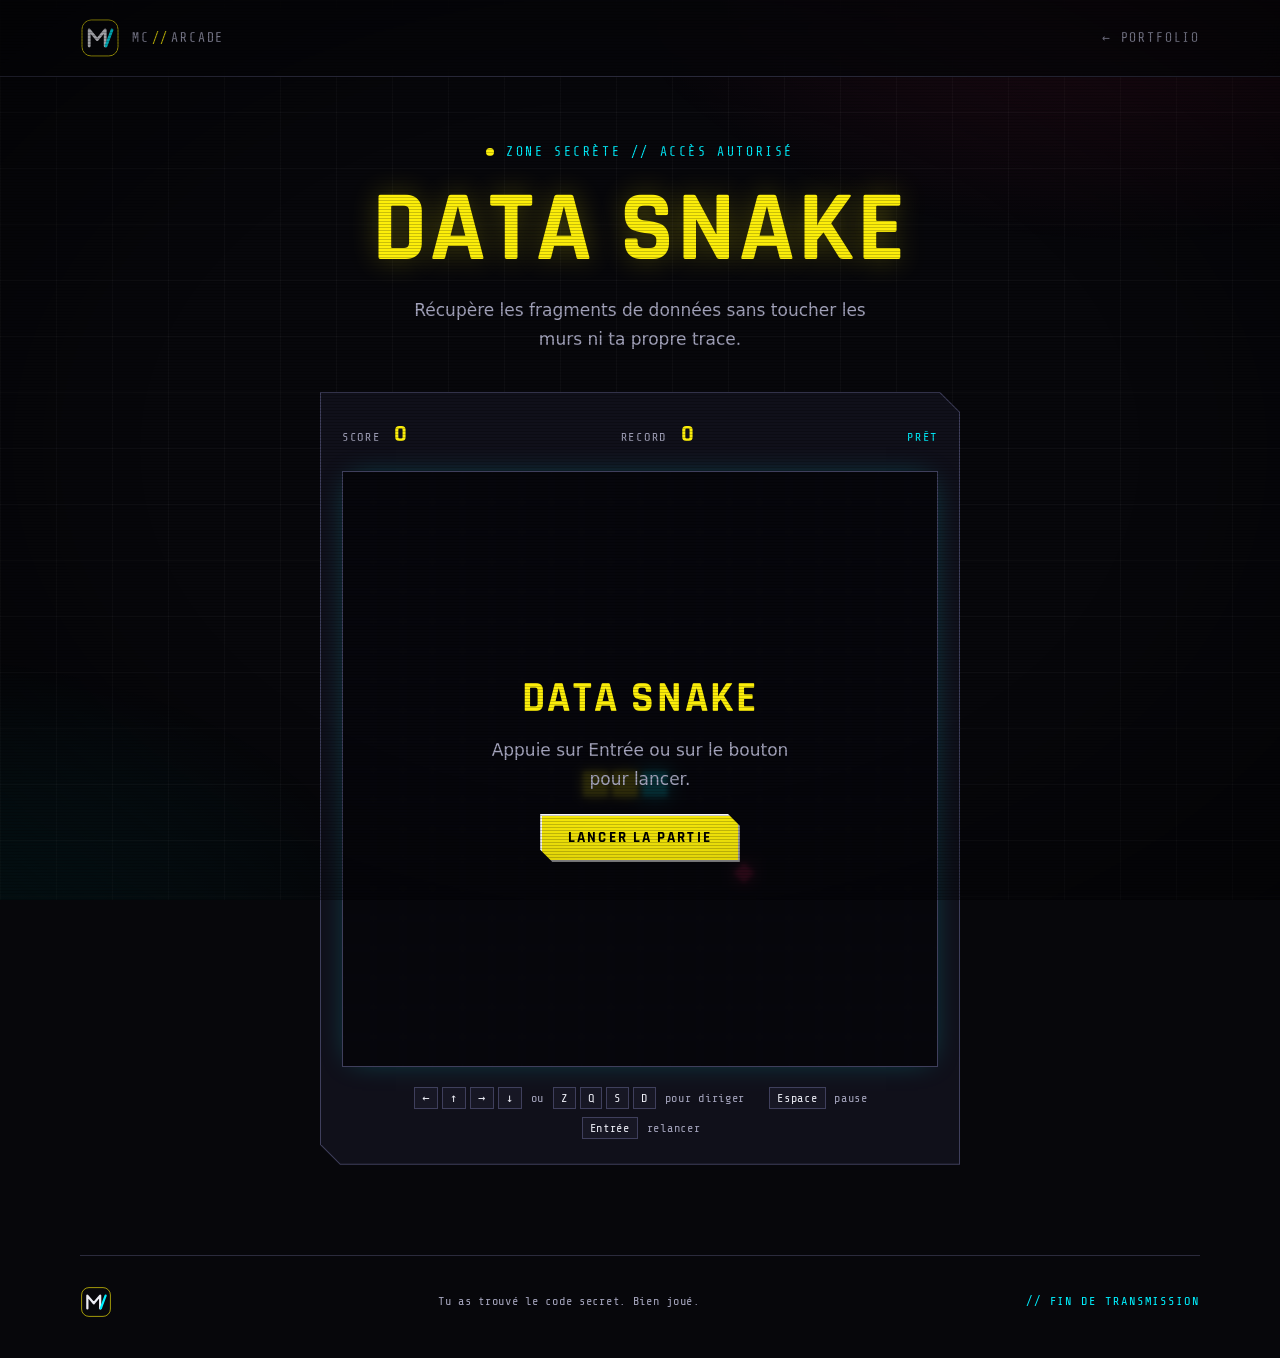
==== arcade.html @ 3ec2e2d6 "Add files via upload" ====
<!DOCTYPE html>
<html lang="fr">
<head>
  <meta charset="UTF-8">
  <meta name="viewport" content="width=device-width, initial-scale=1.0">
  <meta name="theme-color" content="#07070b">
  <meta name="robots" content="noindex, nofollow">
  <title>ARCADE // zone secrète — Mathieu Contamin</title>
  <meta name="description" content="Page cachée du portfolio : un petit jeu.">

  <link rel="icon" href="assets/favicon.svg" type="image/svg+xml">
  <link rel="icon" href="favicon.ico" sizes="48x48">
  <link rel="apple-touch-icon" href="assets/apple-touch-icon.png">

  <link rel="preconnect" href="https://fonts.googleapis.com">
  <link rel="preconnect" href="https://fonts.gstatic.com" crossorigin>
  <link rel="stylesheet" href="https://fonts.googleapis.com/css2?family=Rajdhani:wght@500;600;700&family=Share+Tech+Mono&display=swap">

  <link rel="stylesheet" href="css/style.css">
  <link rel="stylesheet" href="css/arcade.css">
  <script type="module" src="js/arcade.js"></script>
</head>
<body class="arcade-page">
  <a class="skip-link" href="#jeu">Aller au jeu</a>

  <header class="site-header">
    <div class="header">
      <a class="logo" href="index.html" aria-label="Retour au portfolio">
        <img src="assets/favicon.svg" width="40" height="40" alt="">
        <span class="logo-text">MC<span>//</span>ARCADE</span>
      </a>
      <a class="arcade-back" href="index.html"><span aria-hidden="true">←</span> Portfolio</a>
    </div>
  </header>

  <main id="jeu" class="arcade">
    <p class="eyebrow"><span class="status-dot" aria-hidden="true"></span>Zone secrète // accès autorisé</p>

    <h1 class="arcade-title glitch" data-text="Data Snake">Data Snake</h1>
    <p class="arcade-lead">Récupère les fragments de données sans toucher les murs ni ta propre trace.</p>

    <section class="game chamfer" aria-label="Jeu Data Snake">
      <div class="game-hud">
        <p>Score <strong id="score">0</strong></p>
        <p>Record <strong id="best">0</strong></p>
        <p class="game-state" id="state" aria-live="polite">Prêt</p>
      </div>

      <div class="game-stage">
        <canvas id="board" width="480" height="480"
                aria-label="Plateau de jeu"></canvas>

        <div class="game-overlay" id="overlay">
          <p class="overlay-title" id="overlay-title">Data Snake</p>
          <p class="overlay-text" id="overlay-text">Appuie sur Entrée ou sur le bouton pour lancer.</p>
          <button class="button button-primary" id="start" type="button">Lancer la partie</button>
        </div>
      </div>

      <div class="dpad" aria-label="Commandes tactiles">
        <button type="button" data-dir="up" aria-label="Haut">▲</button>
        <button type="button" data-dir="left" aria-label="Gauche">◀</button>
        <button type="button" data-dir="down" aria-label="Bas">▼</button>
        <button type="button" data-dir="right" aria-label="Droite">▶</button>
      </div>

      <ul class="game-help">
        <li><kbd>←</kbd><kbd>↑</kbd><kbd>→</kbd><kbd>↓</kbd> ou <kbd>Z</kbd><kbd>Q</kbd><kbd>S</kbd><kbd>D</kbd> pour diriger</li>
        <li><kbd>Espace</kbd> pause</li>
        <li><kbd>Entrée</kbd> relancer</li>
      </ul>
    </section>
  </main>

  <footer class="footer">
    <a class="logo" href="index.html" aria-label="Retour au portfolio">
      <img src="assets/favicon.svg" width="32" height="32" alt="">
    </a>
    <p>Tu as trouvé le code secret. Bien joué.</p>
    <p class="footer-end" aria-hidden="true">// fin de transmission</p>
  </footer>

  <noscript>
    <p class="noscript">Ce jeu nécessite JavaScript.</p>
  </noscript>
</body>
</html>
---- css/style.css ----
/* =========================================================
   PORTFOLIO — thème Cyberpunk (Cyberpunk 2077 / Edgerunners)
   Sommaire :
   1. Variables        6. À propos
   2. Base & effets    7. Projets
   3. Composants       8. Contact
   4. Header           9. Footer
   5. Accueil         10. Animations & responsive
========================================================= */

/* =========================
   1. VARIABLES
========================= */

:root {
  --bg: #07070b;
  --surface: #10101a;
  --surface-2: #171724;
  --line: #2b2b3d;
  --line-strong: #3f3f5c;

  --text: #ecedf5;
  --muted: #a3a3bb;

  --yellow: #fcee0a;   /* jaune Cyberpunk 2077 */
  --cyan: #00f0ff;     /* cyan néon */
  --pink: #ff2a6d;     /* rose Edgerunners */

  --font-display: "Rajdhani", "Bahnschrift", "Arial Narrow", "Roboto Condensed", system-ui, sans-serif;
  --font-body: system-ui, -apple-system, "Segoe UI", Roboto, sans-serif;
  --font-mono: "Share Tech Mono", ui-monospace, "SFMono-Regular", Consolas, "DejaVu Sans Mono", monospace;

  --width: 1120px;
  --header-h: 76px;
}

/* =========================
   2. BASE & EFFETS
========================= */

*,
*::before,
*::after {
  margin: 0;
  padding: 0;
  box-sizing: border-box;
}

html {
  scroll-behavior: smooth;
  scroll-padding-top: calc(var(--header-h) + 16px);
  color-scheme: dark;
  scrollbar-color: var(--line-strong) var(--bg);
}

body {
  background: var(--bg);
  color: var(--text);
  font-family: var(--font-body);
  font-size: 17px;
  line-height: 1.7;
  overflow-x: hidden;
  -webkit-font-smoothing: antialiased;
}

a {
  color: inherit;
  text-decoration: none;
}

img { display: block; max-width: 100%; }

ul, ol { list-style: none; }

button { font: inherit; color: inherit; }

::selection {
  background: var(--yellow);
  color: #000;
}

:focus-visible {
  outline: 2px solid var(--cyan);
  outline-offset: 3px;
}

.sr-only {
  position: absolute;
  width: 1px;
  height: 1px;
  overflow: hidden;
  clip: rect(0 0 0 0);
  white-space: nowrap;
}

/* Fond : grille + lueurs néon */
body::before {
  content: "";
  position: fixed;
  inset: 0;
  z-index: -1;
  pointer-events: none;
  background:
    radial-gradient(60vw 50vh at 88% -8%, rgba(255, 42, 109, .14), transparent 70%),
    radial-gradient(55vw 45vh at -8% 104%, rgba(0, 240, 255, .11), transparent 70%),
    linear-gradient(rgba(255, 255, 255, .03) 1px, transparent 1px) 0 0 / 56px 56px,
    linear-gradient(90deg, rgba(255, 255, 255, .03) 1px, transparent 1px) 0 0 / 56px 56px;
}

/* Écran CRT : lignes de balayage + vignette */
body::after {
  content: "";
  position: fixed;
  inset: 0;
  z-index: 90;
  pointer-events: none;
  background:
    radial-gradient(ellipse at center, transparent 55%, rgba(0, 0, 0, .45) 100%),
    repeating-linear-gradient(to bottom, transparent 0 2px, rgba(0, 0, 0, .2) 2px 3px);
}

.skip-link {
  position: absolute;
  left: 16px;
  top: -80px;
  z-index: 200;
  padding: 10px 16px;
  background: var(--yellow);
  color: #000;
  font-family: var(--font-display);
  font-weight: 700;
  letter-spacing: .08em;
  text-transform: uppercase;
}

.skip-link:focus { top: 16px; }

/* =========================
   3. COMPOSANTS
========================= */

/* Cadre à coins coupés (bordure = fond de l'élément, remplissage = ::before) */
.chamfer {
  --cut: 20px;
  --bw: 1px;
  position: relative;
  isolation: isolate;
  background: var(--line-strong);
  clip-path: polygon(
    0 0, calc(100% - var(--cut)) 0, 100% var(--cut),
    100% 100%, var(--cut) 100%, 0 calc(100% - var(--cut))
  );
}

.chamfer::before {
  content: "";
  position: absolute;
  inset: var(--bw);
  z-index: -1;
  background: var(--surface);
  clip-path: polygon(
    0 0, calc(100% - var(--cut) + .6px) 0, 100% calc(var(--cut) - .6px),
    100% 100%, calc(var(--cut) - .6px) 100%, 0 calc(100% - var(--cut) + .6px)
  );
}

/* Boutons */
.button {
  --cut: 12px;
  position: relative;
  isolation: isolate;
  display: inline-flex;
  align-items: center;
  gap: 10px;
  padding: 13px 26px;
  font-family: var(--font-display);
  font-size: 15px;
  font-weight: 700;
  letter-spacing: .14em;
  text-transform: uppercase;
  line-height: 1.2;
  cursor: pointer;
  transition: background .2s ease, color .2s ease, transform .2s ease;
  clip-path: polygon(
    0 0, calc(100% - var(--cut)) 0, 100% var(--cut),
    100% 100%, var(--cut) 100%, 0 calc(100% - var(--cut))
  );
}

.button-primary {
  background: var(--yellow);
  color: #000;
}

.button-primary:hover {
  background: var(--cyan);
  transform: translate(-2px, -2px);
}

.button-secondary {
  background: var(--line-strong);
  color: var(--text);
}

.button-secondary::before {
  content: "";
  position: absolute;
  inset: 1px;
  z-index: -1;
  background: var(--bg);
  clip-path: polygon(
    0 0, calc(100% - var(--cut) + .6px) 0, 100% calc(var(--cut) - .6px),
    100% 100%, calc(var(--cut) - .6px) 100%, 0 calc(100% - var(--cut) + .6px)
  );
  transition: background .2s ease;
}

.button-secondary:hover {
  background: var(--yellow);
  color: var(--yellow);
  transform: translate(-2px, -2px);
}

.button[hidden] { display: none; }

/* Titres de section */
.section {
  width: min(100% - 48px, var(--width));
  margin-inline: auto;
  padding: 110px 0;
}

.section-heading {
  display: flex;
  align-items: center;
  gap: 16px;
  margin-bottom: 48px;
}

.section-number {
  padding: 2px 10px;
  background: var(--yellow);
  color: #000;
  font-family: var(--font-mono);
  font-size: 14px;
  letter-spacing: .1em;
  clip-path: polygon(0 0, 100% 0, 100% calc(100% - 7px), calc(100% - 7px) 100%, 0 100%);
}

.section-heading h2 {
  font-family: var(--font-display);
  font-size: clamp(30px, 5vw, 50px);
  font-weight: 700;
  line-height: 1;
  letter-spacing: .04em;
  text-transform: uppercase;
}

.section-tag {
  color: var(--cyan);
  font-family: var(--font-mono);
  font-size: 13px;
  letter-spacing: .08em;
  text-transform: uppercase;
  white-space: nowrap;
}

.section-heading::after {
  content: "";
  flex: 1;
  min-width: 24px;
  height: 1px;
  background: linear-gradient(90deg, var(--line-strong), transparent);
}

.section-intro {
  margin-top: -24px;
  margin-bottom: 36px;
  color: var(--muted);
}

.subhead {
  margin-bottom: 20px;
  color: var(--yellow);
  font-family: var(--font-mono);
  font-size: 13px;
  font-weight: 400;
  letter-spacing: .16em;
  text-transform: uppercase;
}

.subhead::before { content: "> "; color: var(--cyan); }

/* Apparition au scroll */
.js-ready .reveal {
  opacity: 0;
  transform: translateY(22px);
  transition: opacity .7s ease, transform .7s ease;
}

.js-ready .reveal.is-visible {
  opacity: 1;
  transform: none;
}

/* =========================
   4. HEADER
========================= */

.site-header {
  position: sticky;
  top: 0;
  z-index: 80;
  background: rgba(7, 7, 11, .78);
  -webkit-backdrop-filter: blur(14px);
  backdrop-filter: blur(14px);
  border-bottom: 1px solid var(--line);
  transition: border-color .3s ease, box-shadow .3s ease;
}

.site-header.is-scrolled {
  border-bottom-color: rgba(252, 238, 10, .45);
  box-shadow: 0 6px 24px -12px rgba(252, 238, 10, .35);
}

.header {
  width: min(100% - 48px, var(--width));
  height: var(--header-h);
  margin-inline: auto;
  display: flex;
  align-items: center;
  justify-content: space-between;
  gap: 24px;
}

.logo {
  display: inline-flex;
  align-items: center;
  gap: 12px;
}

.logo img {
  transition: filter .25s ease, transform .25s ease;
}

.logo:hover img {
  filter: drop-shadow(0 0 8px rgba(252, 238, 10, .6));
  transform: rotate(-4deg);
}

.logo-text {
  font-family: var(--font-mono);
  font-size: 13px;
  letter-spacing: .14em;
  color: var(--muted);
}

.logo-text span { color: var(--yellow); margin: 0 2px; }

.main-nav {
  display: flex;
  align-items: center;
  gap: 34px;
  margin-left: auto;
}

.main-nav a {
  position: relative;
  padding: 6px 0;
  color: var(--muted);
  font-family: var(--font-display);
  font-size: 16px;
  font-weight: 600;
  letter-spacing: .12em;
  text-transform: uppercase;
  transition: color .2s ease;
}

.main-nav a span {
  margin-right: 8px;
  color: var(--yellow);
  font-family: var(--font-mono);
  font-size: 11px;
  letter-spacing: 0;
  opacity: .8;
}

.main-nav a::after {
  content: "";
  position: absolute;
  left: 0;
  bottom: 0;
  width: 100%;
  height: 2px;
  background: var(--yellow);
  transform: scaleX(0);
  transform-origin: left;
  transition: transform .25s ease;
}

.main-nav a:hover,
.main-nav a.is-active { color: var(--text); }

.main-nav a:hover::after,
.main-nav a.is-active::after { transform: scaleX(1); }

.nav-github { display: none; }

.github-link {
  padding: 8px 16px;
  border: 1px solid var(--line-strong);
  color: var(--cyan);
  font-family: var(--font-mono);
  font-size: 13px;
  letter-spacing: .08em;
  text-transform: uppercase;
  clip-path: polygon(0 0, calc(100% - 8px) 0, 100% 8px, 100% 100%, 8px 100%, 0 calc(100% - 8px));
  transition: color .2s ease, border-color .2s ease, background .2s ease;
}

.github-link:hover {
  border-color: var(--cyan);
  background: rgba(0, 240, 255, .08);
}

.menu-toggle {
  display: none;
  width: 46px;
  height: 46px;
  align-items: center;
  justify-content: center;
  background: transparent;
  border: 1px solid var(--line-strong);
  cursor: pointer;
}

.menu-bars,
.menu-bars::before,
.menu-bars::after {
  display: block;
  width: 20px;
  height: 2px;
  background: var(--yellow);
  transition: transform .25s ease, background .25s ease;
}

.menu-bars { position: relative; }
.menu-bars::before,
.menu-bars::after { content: ""; position: absolute; left: 0; }
.menu-bars::before { top: -7px; }
.menu-bars::after { top: 7px; }

.menu-toggle[aria-expanded="true"] .menu-bars { background: transparent; }
.menu-toggle[aria-expanded="true"] .menu-bars::before { transform: translateY(7px) rotate(45deg); }
.menu-toggle[aria-expanded="true"] .menu-bars::after { transform: translateY(-7px) rotate(-45deg); }

/* =========================
   5. ACCUEIL
========================= */

.hero {
  min-height: calc(100vh - var(--header-h));
  min-height: calc(100svh - var(--header-h));
  display: grid;
  grid-template-columns: minmax(0, 1.2fr) minmax(0, .8fr);
  align-items: center;
  gap: 64px;
  position: relative;
  padding-top: 60px;
  padding-bottom: 100px;
}

.eyebrow {
  display: inline-flex;
  align-items: center;
  gap: 12px;
  margin-bottom: 26px;
  color: var(--cyan);
  font-family: var(--font-mono);
  font-size: 13px;
  letter-spacing: .2em;
  text-transform: uppercase;
}

.status-dot {
  width: 8px;
  height: 8px;
  border-radius: 50%;
  background: var(--yellow);
  box-shadow: 0 0 0 0 rgba(252, 238, 10, .6);
  animation: pulse 2s ease-out infinite;
}

.hero h1 { line-height: .9; }

.hello {
  display: block;
  margin-bottom: 8px;
  color: var(--muted);
  font-family: var(--font-mono);
  font-size: 15px;
  font-weight: 400;
  letter-spacing: .3em;
  text-transform: uppercase;
  line-height: 1.4;
}

.hero-name {
  font-family: var(--font-display);
  font-size: clamp(50px, 9.2vw, 118px);
  font-weight: 700;
  letter-spacing: .02em;
  text-transform: uppercase;
  color: var(--yellow);
  text-shadow: 0 0 28px rgba(252, 238, 10, .28);
  white-space: nowrap;
}

/* Effet glitch (le texte est dupliqué via data-text) */
.glitch {
  position: relative;
  display: inline-block;
}

.glitch::before,
.glitch::after {
  content: attr(data-text);
  content: attr(data-text) / "";
  position: absolute;
  inset: 0;
  overflow: hidden;
  clip-path: inset(0 0 100% 0);
  text-shadow: none;
}

.glitch::before { color: var(--cyan); animation: glitch-a 4.2s infinite steps(1); }
.glitch::after { color: var(--pink); animation: glitch-b 3.6s infinite steps(1); }

.hero-tagline {
  min-height: 1.7em;
  margin-top: 22px;
  color: var(--text);
  font-family: var(--font-display);
  font-size: clamp(19px, 2.6vw, 26px);
  font-weight: 600;
  letter-spacing: .06em;
  text-transform: uppercase;
}

.caret::after {
  content: "_";
  margin-left: 4px;
  color: var(--yellow);
  animation: blink 1s steps(1) infinite;
}

.hero-description {
  max-width: 540px;
  margin-top: 16px;
  color: var(--muted);
  font-size: 18px;
}

.hero-actions {
  display: flex;
  flex-wrap: wrap;
  gap: 16px;
  margin-top: 38px;
}

/* Fiche de profil */
.profile-card {
  --cut: 26px;
  justify-self: end;
  width: min(100%, 410px);
  background: var(--yellow);
}

.profile-card::after {
  content: "";
  position: absolute;
  left: 0;
  right: 0;
  top: 0;
  height: 2px;
  background: linear-gradient(90deg, transparent, var(--cyan), transparent);
  box-shadow: 0 0 14px var(--cyan);
  opacity: .8;
  animation: scan 5s linear infinite;
  pointer-events: none;
}

.card-bar {
  display: flex;
  align-items: center;
  justify-content: space-between;
  padding: 9px 20px;
  background: var(--yellow);
  color: #000;
  font-family: var(--font-mono);
  font-size: 12px;
  letter-spacing: .2em;
}

.card-bar-dot {
  width: 8px;
  height: 8px;
  background: #000;
  animation: blink 1.4s steps(1) infinite;
}

.card-body { padding: 26px 24px 24px; }

.profile-card::before { inset: 0; top: 34px; }

.card-head {
  display: flex;
  align-items: center;
  gap: 18px;
  margin-bottom: 18px;
  padding-bottom: 18px;
  border-bottom: 1px solid var(--line);
}

.card-handle {
  font-family: var(--font-mono);
  font-size: 15px;
  color: var(--cyan);
  letter-spacing: .04em;
  overflow-wrap: anywhere;
}

.card-handle span:first-child { color: var(--pink); margin-right: 2px; }

.profile-list > div {
  display: flex;
  align-items: baseline;
  justify-content: space-between;
  gap: 18px;
  padding: 10px 0;
  border-bottom: 1px dashed var(--line);
}

.profile-list dt {
  color: var(--muted);
  font-family: var(--font-mono);
  font-size: 12px;
  letter-spacing: .16em;
  text-transform: uppercase;
}

.profile-list dd {
  font-family: var(--font-display);
  font-size: 18px;
  font-weight: 600;
  letter-spacing: .04em;
  text-align: right;
}

.barcode {
  height: 30px;
  margin-top: 22px;
  opacity: .55;
  background: repeating-linear-gradient(
    90deg,
    var(--text) 0 2px, transparent 2px 4px,
    var(--text) 4px 5px, transparent 5px 9px,
    var(--text) 9px 12px, transparent 12px 14px,
    var(--text) 14px 15px, transparent 15px 19px
  );
}

.scroll-indicator {
  position: absolute;
  left: 0;
  bottom: 34px;
  color: var(--muted);
  font-family: var(--font-mono);
  font-size: 11px;
  letter-spacing: .3em;
  text-transform: uppercase;
}

.scroll-indicator span {
  display: inline-block;
  margin-left: 10px;
  color: var(--yellow);
  animation: bounce 1.6s ease-in-out infinite;
}

/* =========================
   6. À PROPOS
========================= */

.about-grid {
  display: grid;
  grid-template-columns: minmax(0, 1.3fr) minmax(0, 1fr);
  gap: 64px;
}

.about-text p {
  max-width: 640px;
  color: var(--muted);
}

.about-text p + p { margin-top: 18px; }

.about-text p:first-child {
  color: var(--text);
  font-size: 19px;
}

.about-seeking {
  margin-top: 26px;
  padding: 16px 20px;
  border-left: 3px solid var(--yellow);
  background: rgba(252, 238, 10, .06);
  color: var(--text);
}

.about-seeking strong {
  display: block;
  color: var(--yellow);
  font-family: var(--font-mono);
  font-size: 12px;
  font-weight: 400;
  letter-spacing: .18em;
  text-transform: uppercase;
}

.interests {
  display: flex;
  flex-wrap: wrap;
  align-items: center;
  gap: 10px;
  margin-top: 28px;
}

.interests-label {
  margin-right: 6px;
  color: var(--muted);
  font-family: var(--font-mono);
  font-size: 12px;
  letter-spacing: .16em;
  text-transform: uppercase;
}

.chip {
  padding: 3px 12px;
  border: 1px solid var(--line-strong);
  color: var(--text);
  font-family: var(--font-mono);
  font-size: 13px;
}

.timeline {
  position: relative;
  display: grid;
  gap: 30px;
  padding-left: 30px;
}

.timeline::before {
  content: "";
  position: absolute;
  left: 5px;
  top: 8px;
  bottom: 8px;
  width: 1px;
  background: linear-gradient(var(--yellow), var(--line-strong) 65%, transparent);
}

.timeline li { position: relative; }

.timeline li::before {
  content: "";
  position: absolute;
  left: -30px;
  top: 8px;
  width: 11px;
  height: 11px;
  background: var(--bg);
  border: 2px solid var(--yellow);
  transform: rotate(45deg);
}

.timeline li:first-child::before {
  background: var(--yellow);
  box-shadow: 0 0 12px rgba(252, 238, 10, .7);
}

.timeline-period {
  display: block;
  color: var(--cyan);
  font-family: var(--font-mono);
  font-size: 12px;
  letter-spacing: .18em;
  text-transform: uppercase;
}

.timeline strong {
  display: block;
  font-family: var(--font-display);
  font-size: 22px;
  font-weight: 700;
  letter-spacing: .03em;
  line-height: 1.25;
}

.timeline p {
  margin-top: 4px;
  color: var(--muted);
  font-size: 15px;
  line-height: 1.55;
}

.skills { margin-top: 64px; }

.skills-list {
  display: flex;
  flex-wrap: wrap;
  gap: 12px;
}

.skill-tag {
  padding: 7px 16px;
  background: var(--surface-2);
  border: 1px solid var(--line);
  border-left: 3px solid var(--cyan);
  color: var(--text);
  font-family: var(--font-mono);
  font-size: 14px;
  letter-spacing: .04em;
  transition: border-color .2s ease, color .2s ease, transform .2s ease;
}

.skill-tag:hover {
  border-color: var(--cyan);
  color: var(--cyan);
  transform: translateY(-2px);
}

/* =========================
   7. PROJETS
========================= */

.projects-grid {
  display: grid;
  grid-template-columns: repeat(auto-fit, minmax(min(100%, 320px), 1fr));
  gap: 24px;
}

.projects-grid .fallback a {
  color: var(--cyan);
  font-family: var(--font-mono);
}

.project {
  transition: transform .3s ease, filter .3s ease;
}

.project:hover {
  transform: translateY(-5px);
  filter: drop-shadow(0 0 16px rgba(252, 238, 10, .3));
}

.project-card {
  --cut: 22px;
  display: flex;
  flex-direction: column;
  gap: 12px;
  height: 100%;
  padding: 26px 26px 24px;
  transition: background .25s ease;
}

.project:hover .project-card { background: var(--yellow); }

.project-media {
  margin: -26px -26px 6px;
  aspect-ratio: 16 / 9;
  overflow: hidden;
  border-bottom: 1px solid var(--line);
}

.project-media img {
  width: 100%;
  height: 100%;
  object-fit: cover;
  filter: saturate(.85) contrast(1.05);
}

.project-top {
  display: flex;
  align-items: center;
  justify-content: space-between;
  gap: 12px;
  font-family: var(--font-mono);
  font-size: 12px;
  letter-spacing: .16em;
  text-transform: uppercase;
}

.project-index { color: var(--yellow); }
.project-category { color: var(--cyan); text-align: right; }

.project-card h3 {
  font-family: var(--font-display);
  font-size: 32px;
  font-weight: 700;
  letter-spacing: .04em;
  line-height: 1.05;
  text-transform: uppercase;
}

.project-card p {
  color: var(--muted);
  font-size: 15.5px;
}

.project-status {
  display: inline-flex;
  align-items: center;
  gap: 9px;
  color: var(--muted);
  font-family: var(--font-mono);
  font-size: 12px;
  letter-spacing: .14em;
  text-transform: uppercase;
}

.project-status::before {
  content: "";
  width: 8px;
  height: 8px;
  background: var(--cyan);
  box-shadow: 0 0 8px var(--cyan);
}

.project-status[data-status="in-progress"]::before {
  background: var(--pink);
  box-shadow: 0 0 8px var(--pink);
  animation: blink 1.4s steps(1) infinite;
}

.tags {
  display: flex;
  flex-wrap: wrap;
  gap: 8px;
}

.tags li {
  padding: 1px 10px;
  border: 1px solid var(--line-strong);
  color: var(--text);
  font-family: var(--font-mono);
  font-size: 12px;
}

.project-link {
  display: inline-flex;
  align-items: center;
  gap: 8px;
  margin-top: auto;
  padding-top: 10px;
  color: var(--yellow);
  font-family: var(--font-mono);
  font-size: 13px;
  letter-spacing: .12em;
  text-transform: uppercase;
}

.project-link span { transition: transform .2s ease; }
.project-link:hover span { transform: translate(3px, -3px); }

/* Texte lisible sur le fond jaune au survol */
.project:hover .project-card,
.project:hover .project-card p,
.project:hover .project-card h3,
.project:hover .project-status,
.project:hover .project-index,
.project:hover .project-category,
.project:hover .project-link { color: #000; }

.project:hover .project-card .tags li { color: #000; border-color: rgba(0, 0, 0, .5); }

/* Le fond jaune est porté par ::before (remplissage) : on le teinte aussi */
.project:hover .project-card::before { background: var(--yellow); }

/* =========================
   8. CONTACT
========================= */

.terminal {
  --cut: 28px;
  max-width: 860px;
}

.terminal-bar {
  display: flex;
  align-items: center;
  gap: 16px;
  padding: 10px 20px;
  background: var(--surface-2);
  border-bottom: 1px solid var(--line);
  color: var(--muted);
  font-family: var(--font-mono);
  font-size: 12px;
  letter-spacing: .12em;
}

.terminal-dots { display: inline-flex; gap: 7px; }

.terminal-dots i {
  width: 9px;
  height: 9px;
  border-radius: 50%;
  background: var(--line-strong);
}

.terminal-dots i:first-child { background: var(--pink); }
.terminal-dots i:nth-child(2) { background: var(--yellow); }
.terminal-dots i:nth-child(3) { background: var(--cyan); }

.terminal-body { padding: 34px 32px 38px; }

.prompt {
  margin-bottom: 14px;
  color: var(--cyan);
  font-family: var(--font-mono);
  font-size: 14px;
}

.terminal-body h3 {
  font-family: var(--font-display);
  font-size: clamp(32px, 6vw, 58px);
  font-weight: 700;
  letter-spacing: .02em;
  line-height: 1.05;
  text-transform: uppercase;
}

.contact-text {
  margin-top: 14px;
  color: var(--muted);
}

.contact-list {
  display: grid;
  gap: 10px;
  margin: 28px 0 34px;
  font-family: var(--font-mono);
  font-size: 15px;
}

.contact-list li {
  display: flex;
  flex-wrap: wrap;
  align-items: baseline;
  gap: 8px 18px;
}

.contact-key {
  min-width: 70px;
  color: var(--muted);
  letter-spacing: .12em;
  text-transform: uppercase;
  font-size: 12px;
}

.contact-key::after { content: " :"; }

.contact-list a {
  color: var(--yellow);
  overflow-wrap: anywhere;
  border-bottom: 1px solid rgba(252, 238, 10, .35);
  transition: color .2s ease, border-color .2s ease;
}

.contact-list a:hover {
  color: var(--cyan);
  border-color: var(--cyan);
}

.contact-actions {
  display: flex;
  flex-wrap: wrap;
  gap: 16px;
}

/* =========================
   9. FOOTER
========================= */

.footer {
  width: min(100% - 48px, var(--width));
  margin-inline: auto;
  padding: 30px 0 40px;
  display: flex;
  align-items: center;
  justify-content: space-between;
  flex-wrap: wrap;
  gap: 18px 24px;
  border-top: 1px solid var(--line);
  color: var(--muted);
  font-family: var(--font-mono);
  font-size: 12px;
  letter-spacing: .06em;
}

.footer-end { color: var(--cyan); text-transform: uppercase; letter-spacing: .16em; }

.noscript {
  padding: 24px;
  text-align: center;
  color: var(--muted);
}

.noscript a { color: var(--cyan); text-decoration: underline; }

/* =========================
   10. ANIMATIONS & RESPONSIVE
========================= */

@keyframes pulse {
  0% { box-shadow: 0 0 0 0 rgba(252, 238, 10, .55); }
  70%, 100% { box-shadow: 0 0 0 10px rgba(252, 238, 10, 0); }
}

@keyframes blink {
  0%, 49% { opacity: 1; }
  50%, 100% { opacity: 0; }
}

@keyframes bounce {
  0%, 100% { transform: translateY(0); }
  50% { transform: translateY(5px); }
}

@keyframes scan {
  0% { top: 34px; opacity: 0; }
  8%, 92% { opacity: .8; }
  100% { top: 100%; opacity: 0; }
}

@keyframes glitch-a {
  0%, 90%, 100% { clip-path: inset(0 0 100% 0); transform: translate(0); }
  91% { clip-path: inset(12% 0 58% 0); transform: translate(-5px, 0); }
  93% { clip-path: inset(46% 0 30% 0); transform: translate(5px, 0); }
  95% { clip-path: inset(72% 0 6% 0); transform: translate(-3px, 0); }
  97% { clip-path: inset(0 0 100% 0); transform: translate(0); }
}

@keyframes glitch-b {
  0%, 86%, 100% { clip-path: inset(0 0 100% 0); transform: translate(0); }
  87% { clip-path: inset(60% 0 12% 0); transform: translate(5px, 0); }
  89% { clip-path: inset(8% 0 70% 0); transform: translate(-5px, 0); }
  92% { clip-path: inset(34% 0 44% 0); transform: translate(4px, 0); }
  94% { clip-path: inset(0 0 100% 0); transform: translate(0); }
}

/* Écrans moyens : on libère de la place dans l'en-tête */
@media (max-width: 1040px) {
  .logo-text { display: none; }
  .main-nav { gap: 24px; }
}

/* Tablette */
@media (max-width: 960px) {
  .hero {
    grid-template-columns: 1fr;
    gap: 56px;
    padding-bottom: 120px;
  }

  .profile-card { justify-self: start; }

  .about-grid {
    grid-template-columns: 1fr;
    gap: 48px;
  }
}

/* Mobile : menu burger */
@media (max-width: 800px) {
  :root { --header-h: 66px; }

  .header,
  .section,
  .footer { width: calc(100% - 36px); }

  .logo-text { display: none; }
  .github-link { display: none; }

  .menu-toggle { display: inline-flex; }

  .header .main-nav {
    position: absolute;
    top: 100%;
    left: 0;
    right: 0;
    display: none;
    flex-direction: column;
    align-items: stretch;
    gap: 0;
    margin: 0;
    padding: 6px 18px 18px;
    background: var(--bg);
    border-bottom: 1px solid var(--yellow);
    box-shadow: 0 24px 40px rgba(0, 0, 0, .6);
  }

  .header .main-nav.is-open { display: flex; }

  .main-nav a {
    padding: 15px 0;
    border-bottom: 1px solid var(--line);
    font-size: 19px;
  }

  .main-nav a::after { display: none; }

  .nav-github { display: block; color: var(--cyan); border-bottom: 0; }

  .section { padding: 80px 0; }

  .section-tag { display: none; }

  .hero { padding-top: 40px; }

  .scroll-indicator { display: none; }

  .terminal-body { padding: 26px 20px 30px; }
}

@media (max-width: 420px) {
  .button { width: 100%; justify-content: center; }
  .hero-actions,
  .contact-actions { flex-direction: column; }
}

/* Préférences de mouvement réduit */
@media (prefers-reduced-motion: reduce) {
  html { scroll-behavior: auto; }

  *,
  *::before,
  *::after {
    animation: none !important;
    transition-duration: .01ms !important;
  }

  .js-ready .reveal {
    opacity: 1;
    transform: none;
  }

  .glitch::before,
  .glitch::after { display: none; }

  .profile-card::after { display: none; }
}
---- css/arcade.css ----
/* =========================================================
   ARCADE — page secrète (jeu Data Snake)
   S'appuie sur css/style.css (variables, header, boutons, footer).
========================================================= */

.arcade-back {
  color: var(--muted);
  font-family: var(--font-mono);
  font-size: 13px;
  letter-spacing: .14em;
  text-transform: uppercase;
  transition: color .2s ease;
}

.arcade-back:hover { color: var(--cyan); }

.arcade {
  width: min(100% - 36px, 640px);
  margin-inline: auto;
  padding: 64px 0 90px;
  display: flex;
  flex-direction: column;
  align-items: center;
  text-align: center;
}

.arcade .eyebrow { margin-bottom: 20px; }

.arcade-title {
  font-family: var(--font-display);
  font-size: clamp(52px, 11vw, 100px);
  font-weight: 700;
  line-height: .95;
  letter-spacing: .03em;
  text-transform: uppercase;
  color: var(--yellow);
  text-shadow: 0 0 28px rgba(252, 238, 10, .28);
}

.arcade-lead {
  max-width: 46ch;
  margin: 18px 0 38px;
  color: var(--muted);
}

/* Cadre du jeu */
.game {
  width: 100%;
  padding: 22px 22px 26px;
}

.game-hud {
  display: flex;
  align-items: baseline;
  justify-content: space-between;
  gap: 16px;
  color: var(--muted);
  font-family: var(--font-mono);
  font-size: 12px;
  letter-spacing: .14em;
  text-transform: uppercase;
}

.game-hud strong {
  margin-left: 6px;
  color: var(--yellow);
  font-family: var(--font-display);
  font-size: 24px;
  font-weight: 700;
  letter-spacing: .04em;
}

.game-state { color: var(--cyan); }

/* Plateau */
.game-stage {
  position: relative;
  width: 100%;
  aspect-ratio: 1;
  margin: 16px 0 20px;
  background: #0a0a12;
  border: 1px solid var(--line-strong);
  box-shadow: inset 0 0 40px rgba(0, 240, 255, .05), 0 0 28px -10px rgba(0, 240, 255, .35);
}

.game-stage canvas {
  display: block;
  width: 100%;
  height: 100%;
  touch-action: none;   /* le glisser du doigt dirige le serpent au lieu de faire défiler */
}

.game-overlay {
  position: absolute;
  inset: 0;
  display: grid;
  align-content: center;
  justify-items: center;
  gap: 14px;
  padding: 24px;
  background: rgba(7, 7, 11, .84);
  -webkit-backdrop-filter: blur(2px);
  backdrop-filter: blur(2px);
}

.game-overlay[hidden] { display: none; }

.overlay-title {
  font-family: var(--font-display);
  font-size: clamp(30px, 7vw, 42px);
  font-weight: 700;
  letter-spacing: .06em;
  text-transform: uppercase;
  color: var(--yellow);
  line-height: 1.1;
}

.overlay-text {
  max-width: 30ch;
  margin-bottom: 6px;
  color: var(--muted);
}

/* Aide clavier */
.game-help {
  display: flex;
  flex-wrap: wrap;
  justify-content: center;
  gap: 8px 22px;
  color: var(--muted);
  font-family: var(--font-mono);
  font-size: 12px;
  letter-spacing: .06em;
}

kbd {
  display: inline-block;
  margin: 0 2px;
  padding: 1px 7px;
  background: var(--surface-2);
  border: 1px solid var(--line-strong);
  color: var(--text);
  font-family: var(--font-mono);
  font-size: 12px;
  line-height: 1.5;
}

/* Croix directionnelle : uniquement sur écran tactile */
.dpad {
  display: none;
  grid-template-columns: repeat(3, 64px);
  grid-template-rows: repeat(2, 64px);
  gap: 8px;
  justify-content: center;
  margin-bottom: 4px;
}

.dpad button {
  background: var(--bg);
  border: 1px solid var(--line-strong);
  color: var(--cyan);
  font-size: 22px;
  line-height: 1;
  cursor: pointer;
  touch-action: manipulation;
  -webkit-tap-highlight-color: transparent;
}

.dpad button:active {
  background: var(--yellow);
  border-color: var(--yellow);
  color: #000;
}

.dpad [data-dir="up"] { grid-column: 2; grid-row: 1; }
.dpad [data-dir="left"] { grid-column: 1; grid-row: 2; }
.dpad [data-dir="down"] { grid-column: 2; grid-row: 2; }
.dpad [data-dir="right"] { grid-column: 3; grid-row: 2; }

@media (hover: none) and (pointer: coarse) {
  .dpad { display: grid; }
  .game-help { display: none; }
}

@media (max-width: 480px) {
  .arcade { padding-top: 40px; }
  .game { padding: 16px 14px 20px; }
}
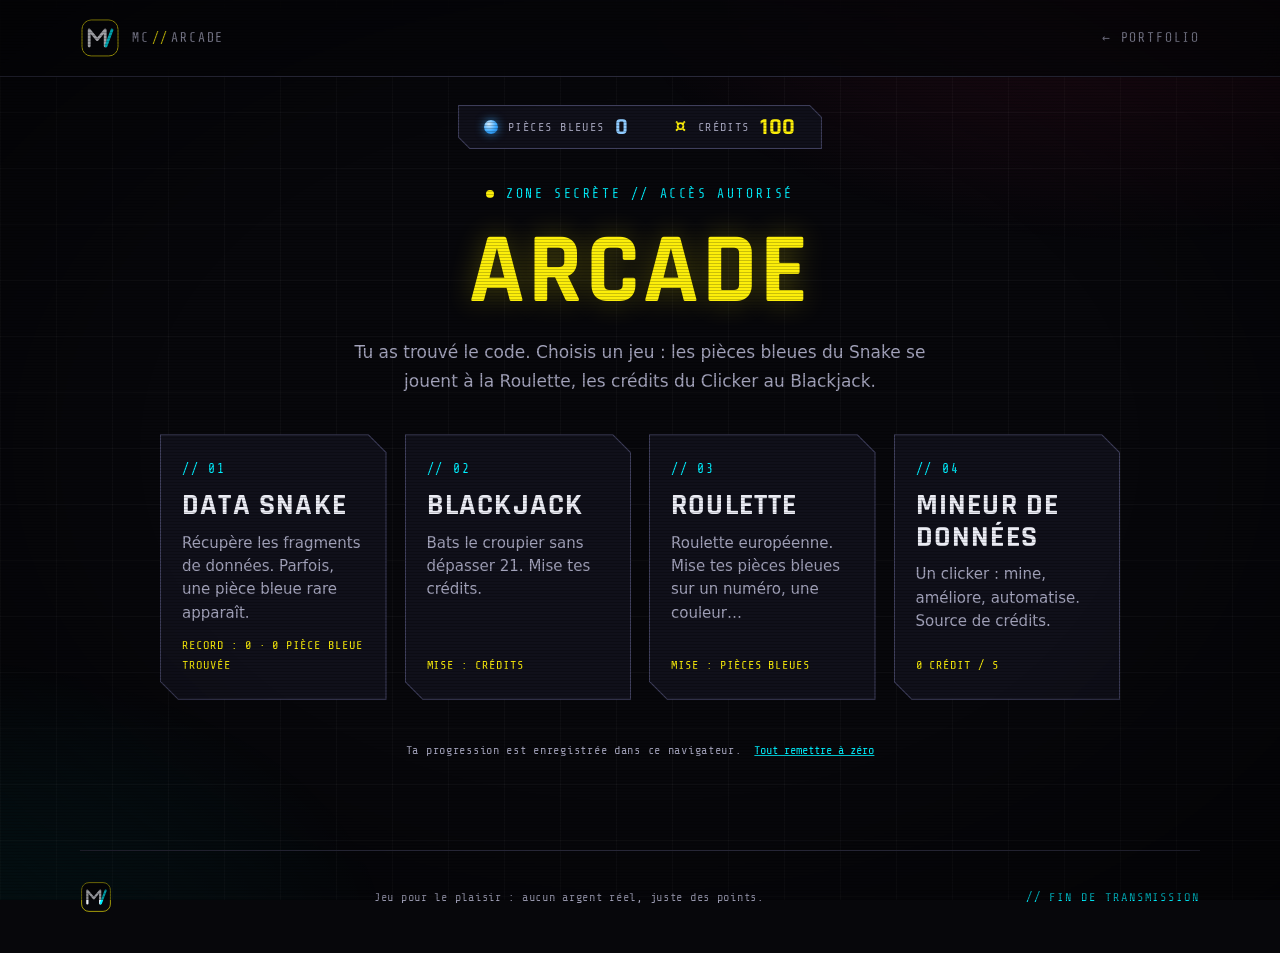
==== commit d9eda70c: "Add files via upload" ====
--- a/arcade.html
+++ b/arcade.html
@@ -6,7 +6,7 @@
   <meta name="theme-color" content="#07070b">
   <meta name="robots" content="noindex, nofollow">
   <title>ARCADE // zone secrète — Mathieu Contamin</title>
-  <meta name="description" content="Page cachée du portfolio : un petit jeu.">
+  <meta name="description" content="Page cachée du portfolio : une petite salle d'arcade.">
 
   <link rel="icon" href="assets/favicon.svg" type="image/svg+xml">
   <link rel="icon" href="favicon.ico" sizes="48x48">
@@ -18,10 +18,13 @@
 
   <link rel="stylesheet" href="css/style.css">
   <link rel="stylesheet" href="css/arcade.css">
+  <link rel="stylesheet" href="css/edgerunners.css">
+  <script>try { if (localStorage.getItem("mc-theme") === "edgerunners") document.documentElement.classList.add("edgerunners"); } catch (e) {}</script>
   <script type="module" src="js/arcade.js"></script>
+  <script type="module" src="js/secret-code.js"></script>
 </head>
 <body class="arcade-page">
-  <a class="skip-link" href="#jeu">Aller au jeu</a>
+  <a class="skip-link" href="#jeu">Aller au contenu</a>
 
   <header class="site-header">
     <div class="header">
@@ -34,41 +37,125 @@
   </header>
 
   <main id="jeu" class="arcade">
-    <p class="eyebrow"><span class="status-dot" aria-hidden="true"></span>Zone secrète // accès autorisé</p>
 
-    <h1 class="arcade-title glitch" data-text="Data Snake">Data Snake</h1>
-    <p class="arcade-lead">Récupère les fragments de données sans toucher les murs ni ta propre trace.</p>
+    <!-- Portefeuille partagé entre tous les jeux -->
+    <div class="wallet-bar chamfer" role="group" aria-label="Portefeuille">
+      <p class="wallet-item" title="Pièces bleues : rares, trouvées dans le Snake, jouées à la Roulette">
+        <span class="coin" aria-hidden="true"></span>
+        <span class="wallet-label">Pièces bleues</span>
+        <strong id="wallet-blue">0</strong>
+      </p>
+      <p class="wallet-item" title="Crédits : gagnés dans le Clicker, joués au Blackjack">
+        <span class="credit" aria-hidden="true">¤</span>
+        <span class="wallet-label">Crédits</span>
+        <strong id="wallet-credits">0</strong>
+      </p>
+    </div>
 
-    <section class="game chamfer" aria-label="Jeu Data Snake">
-      <div class="game-hud">
-        <p>Score <strong id="score">0</strong></p>
-        <p>Record <strong id="best">0</strong></p>
-        <p class="game-state" id="state" aria-live="polite">Prêt</p>
+    <!-- ============ CHOIX DU JEU ============ -->
+    <section id="hub" class="hub" aria-labelledby="hub-title">
+      <p class="eyebrow"><span class="status-dot" aria-hidden="true"></span>Zone secrète // accès autorisé</p>
+      <h1 class="arcade-title glitch" id="hub-title" data-text="Arcade" tabindex="-1">Arcade</h1>
+      <p class="arcade-lead">Tu as trouvé le code. Choisis un jeu : les pièces bleues du Snake se jouent à la Roulette, les crédits du Clicker au Blackjack.</p>
+
+      <ul class="game-grid">
+        <li>
+          <a class="game-card chamfer" href="#snake">
+            <span class="card-index">// 01</span>
+            <span class="card-name">Data Snake</span>
+            <span class="card-desc">Récupère les fragments de données. Parfois, une pièce bleue rare apparaît.</span>
+            <span class="card-meta" id="meta-snake">Record : 0</span>
+          </a>
+        </li>
+        <li>
+          <a class="game-card chamfer" href="#blackjack">
+            <span class="card-index">// 02</span>
+            <span class="card-name">Blackjack</span>
+            <span class="card-desc">Bats le croupier sans dépasser 21. Mise tes crédits.</span>
+            <span class="card-meta">Mise : crédits</span>
+          </a>
+        </li>
+        <li>
+          <a class="game-card chamfer" href="#roulette">
+            <span class="card-index">// 03</span>
+            <span class="card-name">Roulette</span>
+            <span class="card-desc">Roulette européenne. Mise tes pièces bleues sur un numéro, une couleur…</span>
+            <span class="card-meta">Mise : pièces bleues</span>
+          </a>
+        </li>
+        <li>
+          <a class="game-card chamfer" href="#clicker">
+            <span class="card-index">// 04</span>
+            <span class="card-name">Mineur de données</span>
+            <span class="card-desc">Un clicker : mine, améliore, automatise. Source de crédits.</span>
+            <span class="card-meta" id="meta-clicker">0 crédit / s</span>
+          </a>
+        </li>
+      </ul>
+
+      <p class="hub-note">Ta progression est enregistrée dans ce navigateur.
+        <button class="link-button" type="button" id="reset">Tout remettre à zéro</button></p>
+    </section>
+
+    <!-- ============ SNAKE ============ -->
+    <section id="game-snake" class="game-view" aria-labelledby="title-snake" hidden>
+      <a class="back-hub" href="#"><span aria-hidden="true">←</span> Tous les jeux</a>
+      <h2 class="game-title glitch" id="title-snake" data-text="Data Snake" tabindex="-1">Data Snake</h2>
+      <p class="game-rules">Récupère les fragments de données sans toucher les murs ni ta propre trace. Une pièce bleue rare peut apparaître : attrape-la avant qu'elle disparaisse.</p>
+
+      <div class="game chamfer">
+        <div class="game-hud">
+          <p>Score <strong id="score">0</strong></p>
+          <p>Record <strong id="best">0</strong></p>
+          <p><span class="coin" aria-hidden="true"></span> Pièces <strong id="run-coins">0</strong></p>
+          <p class="game-state" id="state" aria-live="polite">Prêt</p>
+        </div>
+
+        <div class="game-stage">
+          <canvas id="board" width="480" height="480" aria-label="Plateau de jeu"></canvas>
+          <p class="game-toast" id="snake-toast" aria-live="polite"></p>
+
+          <div class="game-overlay" id="overlay">
+            <p class="overlay-title" id="overlay-title">Data Snake</p>
+            <p class="overlay-text" id="overlay-text">Appuie sur Entrée ou sur le bouton pour lancer.</p>
+            <button class="button button-primary" id="start" type="button">Lancer la partie</button>
+          </div>
+        </div>
+
+        <div class="dpad" aria-label="Commandes tactiles">
+          <button type="button" data-dir="up" aria-label="Haut">▲</button>
+          <button type="button" data-dir="left" aria-label="Gauche">◀</button>
+          <button type="button" data-dir="down" aria-label="Bas">▼</button>
+          <button type="button" data-dir="right" aria-label="Droite">▶</button>
+        </div>
+
+        <ul class="game-help">
+          <li><kbd>←</kbd><kbd>↑</kbd><kbd>→</kbd><kbd>↓</kbd> ou <kbd>Z</kbd><kbd>Q</kbd><kbd>S</kbd><kbd>D</kbd> pour diriger</li>
+          <li><kbd>Espace</kbd> pause</li>
+          <li><kbd>Entrée</kbd> relancer</li>
+        </ul>
       </div>
+    </section>
 
-      <div class="game-stage">
-        <canvas id="board" width="480" height="480"
-                aria-label="Plateau de jeu"></canvas>
+    <!-- ============ BLACKJACK ============ -->
+    <section id="game-blackjack" class="game-view" aria-labelledby="title-blackjack" hidden>
+      <a class="back-hub" href="#"><span aria-hidden="true">←</span> Tous les jeux</a>
+      <h2 class="game-title glitch" id="title-blackjack" data-text="Blackjack" tabindex="-1">Blackjack</h2>
+      <div class="game-body" id="blackjack-root"></div>
+    </section>
 
-        <div class="game-overlay" id="overlay">
-          <p class="overlay-title" id="overlay-title">Data Snake</p>
-          <p class="overlay-text" id="overlay-text">Appuie sur Entrée ou sur le bouton pour lancer.</p>
-          <button class="button button-primary" id="start" type="button">Lancer la partie</button>
-        </div>
-      </div>
+    <!-- ============ ROULETTE ============ -->
+    <section id="game-roulette" class="game-view" aria-labelledby="title-roulette" hidden>
+      <a class="back-hub" href="#"><span aria-hidden="true">←</span> Tous les jeux</a>
+      <h2 class="game-title glitch" id="title-roulette" data-text="Roulette" tabindex="-1">Roulette</h2>
+      <div class="game-body" id="roulette-root"></div>
+    </section>
 
-      <div class="dpad" aria-label="Commandes tactiles">
-        <button type="button" data-dir="up" aria-label="Haut">▲</button>
-        <button type="button" data-dir="left" aria-label="Gauche">◀</button>
-        <button type="button" data-dir="down" aria-label="Bas">▼</button>
-        <button type="button" data-dir="right" aria-label="Droite">▶</button>
-      </div>
-
-      <ul class="game-help">
-        <li><kbd>←</kbd><kbd>↑</kbd><kbd>→</kbd><kbd>↓</kbd> ou <kbd>Z</kbd><kbd>Q</kbd><kbd>S</kbd><kbd>D</kbd> pour diriger</li>
-        <li><kbd>Espace</kbd> pause</li>
-        <li><kbd>Entrée</kbd> relancer</li>
-      </ul>
+    <!-- ============ CLICKER ============ -->
+    <section id="game-clicker" class="game-view" aria-labelledby="title-clicker" hidden>
+      <a class="back-hub" href="#"><span aria-hidden="true">←</span> Tous les jeux</a>
+      <h2 class="game-title glitch" id="title-clicker" data-text="Mineur de données" tabindex="-1">Mineur de données</h2>
+      <div class="game-body" id="clicker-root"></div>
     </section>
   </main>
 
@@ -76,12 +163,12 @@
     <a class="logo" href="index.html" aria-label="Retour au portfolio">
       <img src="assets/favicon.svg" width="32" height="32" alt="">
     </a>
-    <p>Tu as trouvé le code secret. Bien joué.</p>
+    <p>Jeu pour le plaisir : aucun argent réel, juste des points.</p>
     <p class="footer-end" aria-hidden="true">// fin de transmission</p>
   </footer>
 
   <noscript>
-    <p class="noscript">Ce jeu nécessite JavaScript.</p>
+    <p class="noscript">Ces jeux nécessitent JavaScript.</p>
   </noscript>
 </body>
 </html>
--- a/css/arcade.css
+++ b/css/arcade.css
@@ -1,7 +1,23 @@
 /* =========================================================
-   ARCADE — page secrète (jeu Data Snake)
+   ARCADE — page secrète (hub + Snake, Blackjack, Roulette, Clicker)
    S'appuie sur css/style.css (variables, header, boutons, footer).
+   Sommaire :
+   1. Base & portefeuille    5. Roulette
+   2. Choix du jeu           6. Clicker
+   3. Snake                  7. Responsive
+   4. Blackjack
 ========================================================= */
+
+:root {
+  --coin: #3aa9ff;   /* pièce bleue : reste bleue dans tous les thèmes */
+}
+
+/* Un display défini ci-dessous ne doit jamais annuler l'attribut hidden. */
+.arcade [hidden] { display: none !important; }
+
+/* =========================
+   1. BASE & PORTEFEUILLE
+========================= */
 
 .arcade-back {
   color: var(--muted);
@@ -15,45 +31,237 @@
 .arcade-back:hover { color: var(--cyan); }
 
 .arcade {
-  width: min(100% - 36px, 640px);
+  width: min(100% - 36px, 960px);
   margin-inline: auto;
-  padding: 64px 0 90px;
+  padding: 28px 0 90px;
+}
+
+.arcade .eyebrow { margin-bottom: 20px; }
+
+.arcade-title,
+.game-title {
+  font-family: var(--font-display);
+  font-weight: 700;
+  letter-spacing: .03em;
+  text-transform: uppercase;
+  color: var(--yellow);
+  text-shadow: 0 0 28px rgba(252, 238, 10, .28);
+  outline: none;
+}
+
+.arcade-title { font-size: clamp(52px, 11vw, 100px); line-height: .95; }
+.game-title { font-size: clamp(36px, 7vw, 60px); line-height: 1; }
+
+.arcade-lead {
+  max-width: 54ch;
+  margin: 18px auto 38px;
+  color: var(--muted);
+}
+
+.game-rules {
+  max-width: 62ch;
+  margin: 14px auto 28px;
+  color: var(--muted);
+  text-align: center;
+  font-size: 15px;
+}
+
+/* Portefeuille : toujours visible sous l'en-tête */
+.wallet-bar {
+  --cut: 12px;
+  position: sticky;
+  top: calc(var(--header-h) + 10px);
+  z-index: 60;
+  display: flex;
+  justify-content: center;
+  flex-wrap: wrap;
+  gap: 8px 34px;
+  width: fit-content;
+  max-width: 100%;
+  margin: 0 auto 34px;
+  padding: 9px 26px;
+}
+
+.wallet-item {
+  display: inline-flex;
+  align-items: center;
+  gap: 10px;
+  font-family: var(--font-mono);
+  font-size: 12px;
+  letter-spacing: .12em;
+  text-transform: uppercase;
+  color: var(--muted);
+}
+
+.wallet-item strong {
+  display: inline-block;
+  min-width: 2ch;
+  font-family: var(--font-display);
+  font-size: 24px;
+  font-weight: 700;
+  letter-spacing: .03em;
+  color: var(--yellow);
+  line-height: 1.1;
+}
+
+.wallet-item:first-child strong { color: #8fcbff; }
+
+.is-bump { animation: bump .45s ease; }
+
+@keyframes bump {
+  0% { transform: scale(1.4); }
+  100% { transform: scale(1); }
+}
+
+.coin {
+  display: inline-block;
+  width: 14px;
+  height: 14px;
+  flex: none;
+  border-radius: 50%;
+  background: radial-gradient(circle at 35% 30%, #d4eeff, var(--coin) 55%, #1a6fc4);
+  box-shadow: 0 0 10px rgba(58, 169, 255, .75);
+}
+
+.credit {
+  color: var(--yellow);
+  font-family: var(--font-display);
+  font-size: 18px;
+  font-weight: 700;
+  line-height: 1;
+}
+
+/* =========================
+   2. CHOIX DU JEU
+========================= */
+
+.hub {
   display: flex;
   flex-direction: column;
   align-items: center;
   text-align: center;
 }
 
-.arcade .eyebrow { margin-bottom: 20px; }
-
-.arcade-title {
-  font-family: var(--font-display);
-  font-size: clamp(52px, 11vw, 100px);
-  font-weight: 700;
-  line-height: .95;
-  letter-spacing: .03em;
-  text-transform: uppercase;
+.game-grid {
+  display: grid;
+  grid-template-columns: repeat(auto-fit, minmax(210px, 1fr));
+  gap: 18px;
+  width: 100%;
+  text-align: left;
+}
+
+.game-card {
+  --cut: 18px;
+  display: flex;
+  flex-direction: column;
+  gap: 10px;
+  height: 100%;
+  min-height: 210px;
+  padding: 24px 22px;
+  transition: transform .2s ease, background .2s ease;
+}
+
+.game-card:hover,
+.game-card:focus-visible {
+  background: var(--yellow);
+  transform: translate(-2px, -2px);
+}
+
+.card-index {
+  color: var(--cyan);
+  font-family: var(--font-mono);
+  font-size: 13px;
+  letter-spacing: .14em;
+}
+
+.card-name {
+  font-family: var(--font-display);
+  font-size: 30px;
+  font-weight: 700;
+  line-height: 1.05;
+  letter-spacing: .04em;
+  text-transform: uppercase;
+}
+
+.card-desc {
+  color: var(--muted);
+  font-size: 15px;
+  line-height: 1.55;
+}
+
+.card-meta {
+  margin-top: auto;
   color: var(--yellow);
-  text-shadow: 0 0 28px rgba(252, 238, 10, .28);
-}
-
-.arcade-lead {
-  max-width: 46ch;
-  margin: 18px 0 38px;
-  color: var(--muted);
-}
-
-/* Cadre du jeu */
+  font-family: var(--font-mono);
+  font-size: 12px;
+  letter-spacing: .08em;
+  text-transform: uppercase;
+}
+
+.hub-note {
+  margin-top: 40px;
+  color: var(--muted);
+  font-family: var(--font-mono);
+  font-size: 12px;
+  letter-spacing: .06em;
+}
+
+.link-button {
+  margin-left: 6px;
+  padding: 0;
+  background: none;
+  border: 0;
+  color: var(--cyan);
+  font: inherit;
+  text-decoration: underline;
+  cursor: pointer;
+}
+
+.back-hub {
+  display: inline-block;
+  margin-bottom: 18px;
+  color: var(--muted);
+  font-family: var(--font-mono);
+  font-size: 13px;
+  letter-spacing: .14em;
+  text-transform: uppercase;
+  transition: color .2s ease;
+}
+
+.back-hub:hover { color: var(--cyan); }
+
+.game-view { text-align: center; }
+
+.game-view .back-hub { display: block; text-align: left; }
+
+.hint {
+  color: var(--muted);
+  font-size: 14px;
+}
+
+.hint a {
+  color: var(--cyan);
+  text-decoration: underline;
+}
+
+/* =========================
+   3. SNAKE
+========================= */
+
 .game {
   width: 100%;
+  max-width: 640px;
+  margin-inline: auto;
   padding: 22px 22px 26px;
+  text-align: center;
 }
 
 .game-hud {
   display: flex;
   align-items: baseline;
   justify-content: space-between;
-  gap: 16px;
+  flex-wrap: wrap;
+  gap: 6px 16px;
   color: var(--muted);
   font-family: var(--font-mono);
   font-size: 12px;
@@ -70,9 +278,10 @@
   letter-spacing: .04em;
 }
 
+.game-hud .coin { margin-right: 4px; vertical-align: -1px; }
+
 .game-state { color: var(--cyan); }
 
-/* Plateau */
 .game-stage {
   position: relative;
   width: 100%;
@@ -90,6 +299,32 @@
   touch-action: none;   /* le glisser du doigt dirige le serpent au lieu de faire défiler */
 }
 
+.game-toast {
+  position: absolute;
+  top: 12px;
+  left: 50%;
+  padding: 5px 14px;
+  background: rgba(7, 7, 11, .85);
+  border: 1px solid var(--coin);
+  color: #bfe6ff;
+  font-family: var(--font-mono);
+  font-size: 13px;
+  letter-spacing: .1em;
+  text-transform: uppercase;
+  white-space: nowrap;
+  opacity: 0;
+  pointer-events: none;
+  transform: translateX(-50%);
+}
+
+.game-toast.is-on { animation: toast-up 1.4s ease both; }
+
+@keyframes toast-up {
+  0% { opacity: 0; transform: translate(-50%, 10px); }
+  15%, 75% { opacity: 1; transform: translate(-50%, 0); }
+  100% { opacity: 0; transform: translate(-50%, -6px); }
+}
+
 .game-overlay {
   position: absolute;
   inset: 0;
@@ -103,8 +338,6 @@
   backdrop-filter: blur(2px);
 }
 
-.game-overlay[hidden] { display: none; }
-
 .overlay-title {
   font-family: var(--font-display);
   font-size: clamp(30px, 7vw, 42px);
@@ -121,7 +354,6 @@
   color: var(--muted);
 }
 
-/* Aide clavier */
 .game-help {
   display: flex;
   flex-wrap: wrap;
@@ -182,7 +414,509 @@
   .game-help { display: none; }
 }
 
+/* =========================
+   4. BLACKJACK
+========================= */
+
+.game-body {
+  text-align: center;
+}
+
+.bj-table {
+  --cut: 22px;
+  display: grid;
+  gap: 16px;
+  max-width: 640px;
+  margin-inline: auto;
+  padding: 26px 22px 30px;
+}
+
+/* Tapis : vert sombre qui suit la couleur du thème (avec un repli sans color-mix) */
+.bj-table::before {
+  background: var(--surface-2);
+  background: color-mix(in srgb, var(--cyan) 9%, var(--surface));
+}
+
+.hand-label {
+  margin-bottom: 10px;
+  color: var(--muted);
+  font-family: var(--font-mono);
+  font-size: 12px;
+  letter-spacing: .16em;
+  text-transform: uppercase;
+}
+
+.hand-total { color: var(--cyan); }
+
+.hand-cards {
+  display: flex;
+  flex-wrap: wrap;
+  justify-content: center;
+  gap: 10px;
+  min-height: 92px;
+}
+
+.card {
+  display: grid;
+  grid-template-rows: auto 1fr;
+  width: 62px;
+  height: 88px;
+  padding: 6px 7px;
+  background: #ecedf5;
+  color: #12121c;
+  border-radius: 6px;
+  box-shadow: 0 6px 14px -6px rgba(0, 0, 0, .8);
+  font-family: var(--font-display);
+  line-height: 1;
+  text-align: left;
+  animation: deal-in .35s ease both;
+}
+
+.card.is-red { color: #c4153a; }
+
+.card-rank { font-size: 22px; font-weight: 700; }
+.card-suit { align-self: end; justify-self: end; font-size: 30px; }
+
+.card-back {
+  background:
+    repeating-linear-gradient(45deg, var(--surface-2) 0 6px, var(--line-strong) 6px 8px);
+  border: 2px solid var(--cyan);
+}
+
+.card:nth-child(2) { animation-delay: .09s; }
+.card:nth-child(3) { animation-delay: .18s; }
+.card:nth-child(4) { animation-delay: .27s; }
+.card:nth-child(n + 5) { animation-delay: .36s; }
+
+@keyframes deal-in {
+  from { opacity: 0; transform: translateY(-18px) rotate(-6deg); }
+  to { opacity: 1; transform: none; }
+}
+
+.bj-message,
+.rl-message {
+  min-height: 1.5em;
+  font-family: var(--font-display);
+  font-size: 22px;
+  font-weight: 600;
+  letter-spacing: .03em;
+}
+
+[data-tone="win"] { color: var(--cyan); }
+[data-tone="lose"] { color: var(--pink); }
+[data-tone="push"] { color: var(--yellow); }
+
+.bj-bet,
+.bj-actions {
+  max-width: 640px;
+  margin: 24px auto 0;
+}
+
+.bet-line {
+  margin-bottom: 12px;
+  color: var(--muted);
+  font-family: var(--font-mono);
+  font-size: 13px;
+  letter-spacing: .1em;
+  text-transform: uppercase;
+}
+
+.bet-line strong {
+  color: var(--yellow);
+  font-family: var(--font-display);
+  font-size: 26px;
+  letter-spacing: .03em;
+}
+
+.chips {
+  display: flex;
+  flex-wrap: wrap;
+  justify-content: center;
+  align-items: center;
+  gap: 10px;
+}
+
+.chip {
+  width: 58px;
+  height: 58px;
+  background: var(--surface-2);
+  border: 2px dashed var(--yellow);
+  border-radius: 50%;
+  color: var(--text);
+  font-family: var(--font-display);
+  font-size: 18px;
+  font-weight: 700;
+  cursor: pointer;
+  transition: transform .15s ease, background .15s ease, color .15s ease;
+}
+
+.chip:hover:not(:disabled) { transform: translateY(-3px); }
+.chip:disabled { opacity: .35; cursor: not-allowed; }
+
+.chip-ghost {
+  width: auto;
+  height: 44px;
+  padding: 0 16px;
+  border: 1px solid var(--line-strong);
+  border-radius: 0;
+  font-family: var(--font-mono);
+  font-size: 12px;
+  font-weight: 400;
+  letter-spacing: .1em;
+  text-transform: uppercase;
+}
+
+.chip-blue { border-color: var(--coin); }
+
+.chip-blue[aria-pressed="true"] {
+  background: var(--coin);
+  border-style: solid;
+  color: #00121f;
+}
+
+.bj-deal {
+  display: flex;
+  flex-direction: column;
+  align-items: center;
+  gap: 12px;
+  margin-top: 20px;
+}
+
+.bj-actions {
+  display: flex;
+  flex-wrap: wrap;
+  justify-content: center;
+  gap: 14px;
+}
+
+.button:disabled {
+  opacity: .4;
+  cursor: not-allowed;
+  transform: none;
+}
+
+/* =========================
+   5. ROULETTE
+========================= */
+
+.rl-layout {
+  display: grid;
+  grid-template-columns: minmax(280px, 380px) 1fr;
+  gap: 24px;
+  align-items: start;
+  text-align: left;
+}
+
+.rl-wheel {
+  --cut: 20px;
+  display: flex;
+  flex-direction: column;
+  align-items: center;
+  gap: 14px;
+  padding: 18px;
+}
+
+.wheel-canvas {
+  display: block;
+  width: 100%;
+  max-width: 340px;
+  aspect-ratio: 1;
+  height: auto;
+}
+
+.rl-history {
+  display: flex;
+  flex-wrap: wrap;
+  justify-content: center;
+  gap: 6px;
+  min-height: 28px;
+}
+
+.pill {
+  min-width: 30px;
+  padding: 2px 6px;
+  border-radius: 14px;
+  color: #fff;
+  font-family: var(--font-mono);
+  font-size: 12px;
+  text-align: center;
+}
+
+.pill.is-red { background: #c4153a; }
+.pill.is-black { background: #2a2a3a; }
+.pill.is-green { background: #0e8a4a; }
+
+.rl-side {
+  display: flex;
+  flex-direction: column;
+  gap: 16px;
+}
+
+.rl-side .bet-line { margin-bottom: 8px; }
+
+.rl-buttons {
+  display: flex;
+  flex-wrap: wrap;
+  gap: 12px;
+}
+
+.rl-board-wrap {
+  margin-top: 26px;
+  padding-bottom: 8px;
+  overflow-x: auto;
+}
+
+.rl-board {
+  display: grid;
+  grid-template-columns: 54px repeat(12, minmax(40px, 1fr));
+  grid-template-rows: repeat(3, 48px) 42px 42px;
+  gap: 3px;
+  min-width: 640px;
+}
+
+.bet-cell {
+  position: relative;
+  display: grid;
+  place-items: center;
+  padding: 0;
+  background: var(--surface-2);
+  border: 1px solid rgba(255, 255, 255, .2);
+  color: #fff;
+  font-family: var(--font-display);
+  font-size: 19px;
+  font-weight: 700;
+  cursor: pointer;
+  transition: outline-color .15s ease, filter .15s ease;
+  outline: 2px solid transparent;
+  outline-offset: -2px;
+}
+
+.bet-cell.is-red { background: #c4153a; }
+.bet-cell.is-black { background: #14141f; }
+.bet-cell.is-green { background: #0e8a4a; }
+
+.bet-cell.is-outside {
+  font-size: 14px;
+  letter-spacing: .06em;
+  text-transform: uppercase;
+}
+
+.bet-cell:hover:not(:disabled) { outline-color: var(--yellow); filter: brightness(1.15); }
+.bet-cell:disabled { cursor: default; }
+.bet-cell.has-bet { outline-color: var(--coin); }
+.bet-cell.is-landed { outline: 3px solid #fff; }
+
+.bet-cell.is-win {
+  outline: 3px solid var(--cyan);
+  animation: win-glow 1s ease-in-out 3;
+}
+
+@keyframes win-glow {
+  50% { filter: brightness(1.6); }
+}
+
+.bet-badge {
+  position: absolute;
+  top: 2px;
+  right: 2px;
+  display: grid;
+  place-items: center;
+  min-width: 20px;
+  height: 20px;
+  padding: 0 5px;
+  background: var(--coin);
+  border-radius: 10px;
+  color: #00121f;
+  font-family: var(--font-mono);
+  font-size: 11px;
+  font-weight: 700;
+  line-height: 1;
+}
+
+/* =========================
+   6. CLICKER
+========================= */
+
+.ck-layout {
+  display: grid;
+  grid-template-columns: 1fr 1fr;
+  gap: 24px;
+  align-items: start;
+  text-align: left;
+}
+
+.ck-mine {
+  --cut: 22px;
+  padding: 30px 24px;
+  text-align: center;
+}
+
+.mine-wrap {
+  position: relative;
+  display: grid;
+  place-items: center;
+  min-height: 240px;
+}
+
+.mine-button {
+  display: grid;
+  place-content: center;
+  gap: 4px;
+  width: 190px;
+  height: 190px;
+  background: radial-gradient(circle at 35% 30%, var(--cyan), var(--yellow) 70%);
+  border: 3px solid var(--line-strong);
+  border-radius: 50%;
+  box-shadow: 0 0 40px -8px var(--yellow);
+  color: #000;
+  cursor: pointer;
+  user-select: none;
+  -webkit-tap-highlight-color: transparent;
+  transition: transform .08s ease, box-shadow .2s ease;
+}
+
+.mine-button:hover { box-shadow: 0 0 56px -4px var(--cyan); }
+.mine-button:active { transform: scale(.94); }
+
+.mine-label {
+  font-family: var(--font-display);
+  font-size: 38px;
+  font-weight: 700;
+  letter-spacing: .08em;
+  text-transform: uppercase;
+  line-height: 1;
+}
+
+.mine-sub {
+  font-family: var(--font-mono);
+  font-size: 11px;
+  letter-spacing: .14em;
+  text-transform: uppercase;
+  opacity: .75;
+}
+
+.mine-popups {
+  position: absolute;
+  inset: 0;
+  pointer-events: none;
+}
+
+.popup {
+  position: absolute;
+  color: var(--cyan);
+  font-family: var(--font-display);
+  font-size: 24px;
+  font-weight: 700;
+  text-shadow: 0 0 10px rgba(0, 0, 0, .8);
+  transform: translate(-50%, -50%);
+  animation: float-up .9s ease-out forwards;
+}
+
+@keyframes float-up {
+  from { opacity: 1; transform: translate(-50%, -50%); }
+  to { opacity: 0; transform: translate(-50%, -150%); }
+}
+
+.ck-stats {
+  display: grid;
+  grid-template-columns: repeat(3, 1fr);
+  gap: 10px;
+  margin-top: 18px;
+}
+
+.ck-stats dt {
+  color: var(--muted);
+  font-family: var(--font-mono);
+  font-size: 11px;
+  letter-spacing: .1em;
+  text-transform: uppercase;
+}
+
+.ck-stats dd strong {
+  color: var(--yellow);
+  font-family: var(--font-display);
+  font-size: 26px;
+  font-weight: 700;
+}
+
+.upgrade-list {
+  display: grid;
+  gap: 10px;
+}
+
+.upgrade {
+  display: grid;
+  grid-template-columns: 1fr auto;
+  gap: 4px 12px;
+  width: 100%;
+  padding: 14px 16px;
+  background: var(--surface);
+  border: 1px solid var(--line-strong);
+  color: var(--text);
+  text-align: left;
+  cursor: pointer;
+  transition: border-color .15s ease, transform .15s ease;
+}
+
+.upgrade:hover:not(:disabled) { border-color: var(--yellow); transform: translateX(3px); }
+.upgrade:disabled { opacity: .5; cursor: not-allowed; }
+
+.up-main strong {
+  display: block;
+  font-family: var(--font-display);
+  font-size: 19px;
+  letter-spacing: .04em;
+  text-transform: uppercase;
+}
+
+.up-desc { color: var(--muted); font-size: 14px; }
+
+.up-owned {
+  align-self: start;
+  color: var(--cyan);
+  font-family: var(--font-mono);
+  font-size: 14px;
+}
+
+.up-cost {
+  grid-column: 1 / -1;
+  color: var(--yellow);
+  font-family: var(--font-mono);
+  font-size: 13px;
+  letter-spacing: .06em;
+}
+
+/* =========================
+   7. RESPONSIVE
+========================= */
+
+@media (max-width: 760px) {
+  .rl-layout,
+  .ck-layout { grid-template-columns: 1fr; }
+}
+
+/* Téléphone : le plateau de la roulette tient en entier dans l'écran, sans défilement latéral */
+@media (max-width: 640px) {
+  .rl-board-wrap { overflow: visible; }
+  .rl-board {
+    grid-template-columns: 30px repeat(12, minmax(0, 1fr));
+    grid-template-rows: repeat(3, 46px) 38px 38px;
+    gap: 2px;
+    min-width: 0;
+  }
+  .bet-cell { font-size: 14px; }
+  .bet-cell.is-outside { font-size: 10px; letter-spacing: 0; }
+  .bet-badge { top: 1px; right: 1px; min-width: 16px; height: 16px; padding: 0 3px; border-radius: 8px; font-size: 9px; }
+}
+
 @media (max-width: 480px) {
-  .arcade { padding-top: 40px; }
+  .arcade { padding-top: 20px; }
+  .wallet-bar { gap: 4px 20px; padding: 8px 16px; }
+  .wallet-label { display: none; }
   .game { padding: 16px 14px 20px; }
-}
+  .bj-table { padding: 20px 12px 24px; }
+  .card { width: 54px; height: 78px; }
+  .card-rank { font-size: 19px; }
+  .card-suit { font-size: 26px; }
+  .mine-button { width: 160px; height: 160px; }
+}
--- a/css/edgerunners.css
+++ b/css/edgerunners.css
@@ -0,0 +1,169 @@
+/* =========================================================
+   MODE EDGERUNNERS — easter egg (taper « edgerunner » sur le site)
+   Palette inspirée de Cyberpunk: Edgerunners : rouge vif, vert acide,
+   contours violets, fond sombre bleuté.
+
+   Tout est limité à html.edgerunners : sans cette classe, rien ne change.
+   Le thème remplace surtout les variables de couleur du site, puis corrige
+   les quelques couleurs écrites en dur dans style.css et veille.css.
+========================================================= */
+
+html.edgerunners {
+  --bg: #080910;
+  --surface: #0f1019;
+  --surface-2: #181927;
+  --line: #2b2145;
+  --line-strong: #52308f;
+
+  --text: #f2f3fb;
+  --muted: #aeaecb;
+
+  /* rôles repris des deux thèmes (index : yellow/cyan/pink, veille : hot/blue/violet) */
+  --yellow: #ff2a5f;   /* rouge vif : l'accent principal */
+  --cyan: #2bff88;     /* vert acide */
+  --pink: #ff4d7d;
+  --hot: #ff1f55;
+  --blue: #2bff88;
+  --violet: #a066ff;
+
+  --er-red-rgb: 255, 42, 95;
+  --er-green-rgb: 43, 255, 136;
+  --er-violet-rgb: 138, 60, 255;
+
+  scrollbar-color: var(--line-strong) var(--bg);
+}
+
+/* Fond : lueurs rouge et verte, grille violette */
+html.edgerunners body::before {
+  background:
+    radial-gradient(60vw 55vh at 92% -8%, rgba(var(--er-red-rgb), .2), transparent 70%),
+    radial-gradient(55vw 50vh at -8% 106%, rgba(var(--er-green-rgb), .13), transparent 70%),
+    radial-gradient(40vw 40vh at 50% 48%, rgba(var(--er-violet-rgb), .08), transparent 70%),
+    linear-gradient(rgba(var(--er-violet-rgb), .07) 1px, transparent 1px) 0 0 / 56px 56px,
+    linear-gradient(90deg, rgba(var(--er-violet-rgb), .07) 1px, transparent 1px) 0 0 / 56px 56px;
+}
+
+/* Titres : aberration chromatique (décalage vert / violet, comme les images glitchées) */
+html.edgerunners .hero-name,
+html.edgerunners .arcade-title,
+html.edgerunners .vtitle {
+  text-shadow:
+    -3px 0 rgba(var(--er-green-rgb), .55),
+    3px 0 rgba(var(--er-violet-rgb), .65),
+    0 0 30px rgba(var(--er-red-rgb), .4);
+}
+
+html.edgerunners .game-title,
+html.edgerunners .overlay-title {
+  text-shadow: -2px 0 rgba(var(--er-green-rgb), .5), 2px 0 rgba(var(--er-violet-rgb), .6);
+}
+
+/* Le texte sélectionné et les accents principaux */
+html.edgerunners ::selection {
+  background: var(--yellow);
+  color: #fff;
+}
+
+/* ---------- Couleurs écrites en dur dans style.css ---------- */
+
+html.edgerunners .site-header.is-scrolled {
+  border-bottom-color: rgba(var(--er-red-rgb), .55);
+  box-shadow: 0 6px 24px -12px rgba(var(--er-red-rgb), .5);
+}
+
+/* Logo (une image) : on décale les teintes, jaune -> rouge et cyan -> vert */
+html.edgerunners .logo img,
+html.edgerunners .brand img,
+html.edgerunners .card-head img {
+  filter: hue-rotate(-62deg);
+}
+
+html.edgerunners .logo:hover img,
+html.edgerunners .brand:hover img {
+  filter: hue-rotate(-62deg) drop-shadow(0 0 8px rgba(var(--er-red-rgb), .7));
+}
+
+html.edgerunners .github-link:hover {
+  background: rgba(var(--er-green-rgb), .1);
+}
+
+html.edgerunners .about-seeking {
+  background: rgba(var(--er-red-rgb), .08);
+}
+
+html.edgerunners .timeline li:first-child::before {
+  box-shadow: 0 0 12px rgba(var(--er-red-rgb), .8);
+}
+
+html.edgerunners .project:hover {
+  filter: drop-shadow(0 0 16px rgba(var(--er-red-rgb), .35));
+}
+
+html.edgerunners .contact-list a {
+  border-bottom-color: rgba(var(--er-red-rgb), .45);
+}
+
+html.edgerunners .status-dot {
+  box-shadow: 0 0 0 0 rgba(var(--er-red-rgb), .6);
+  animation-name: pulse-edgerunners;
+}
+
+@keyframes pulse-edgerunners {
+  0% { box-shadow: 0 0 0 0 rgba(var(--er-red-rgb), .55); }
+  70%, 100% { box-shadow: 0 0 0 10px rgba(var(--er-red-rgb), 0); }
+}
+
+/* Texte sur fond rouge : blanc plutôt que noir (plus lisible sur ce rouge) */
+html.edgerunners .button-primary,
+html.edgerunners .section-number,
+html.edgerunners .skip-link {
+  color: #fff;
+}
+
+html.edgerunners .button-primary:hover {
+  color: #000;
+}
+
+/* ---------- veille.css ---------- */
+
+html.edgerunners .hud > div:nth-child(3) { border-left-color: var(--violet); }
+html.edgerunners .hud > div:nth-child(3) dd { color: var(--violet); }
+
+html.edgerunners .banner {
+  background:
+    radial-gradient(60% 90% at 88% 15%, rgba(var(--er-red-rgb), .26), transparent 70%),
+    radial-gradient(50% 80% at 8% 100%, rgba(var(--er-green-rgb), .17), transparent 70%);
+}
+
+html.edgerunners .field select:focus,
+html.edgerunners .field input:focus {
+  box-shadow: 0 0 0 2px rgba(var(--er-green-rgb), .3);
+}
+
+html.edgerunners .step-num {
+  -webkit-text-stroke-color: rgba(var(--er-red-rgb), .65);
+}
+
+/* Couleur d'accent des articles et des sources, par catégorie.
+   (Les règles de veille.css sont moins précises : on les redéfinit toutes ici.) */
+html.edgerunners .shard,
+html.edgerunners .source-token { --accent-rgb: var(--er-green-rgb); }
+
+html.edgerunners .shard[data-cat="cybersecurite"],
+html.edgerunners .source-token[data-cat="cybersecurite"] { --accent-rgb: var(--er-red-rgb); }
+
+html.edgerunners .shard[data-cat="developpement"],
+html.edgerunners .source-token[data-cat="developpement"] { --accent-rgb: 160, 102, 255; }
+
+html.edgerunners .shard[data-cat="infrastructure"],
+html.edgerunners .source-token[data-cat="infrastructure"] { --accent-rgb: 232, 234, 255; }
+
+/* ---------- Arcade ---------- */
+
+html.edgerunners .game-stage {
+  box-shadow: inset 0 0 40px rgba(var(--er-green-rgb), .05), 0 0 28px -10px rgba(var(--er-red-rgb), .5);
+}
+
+@media (prefers-reduced-motion: reduce) {
+  html.edgerunners .status-dot { animation: none; }
+}
